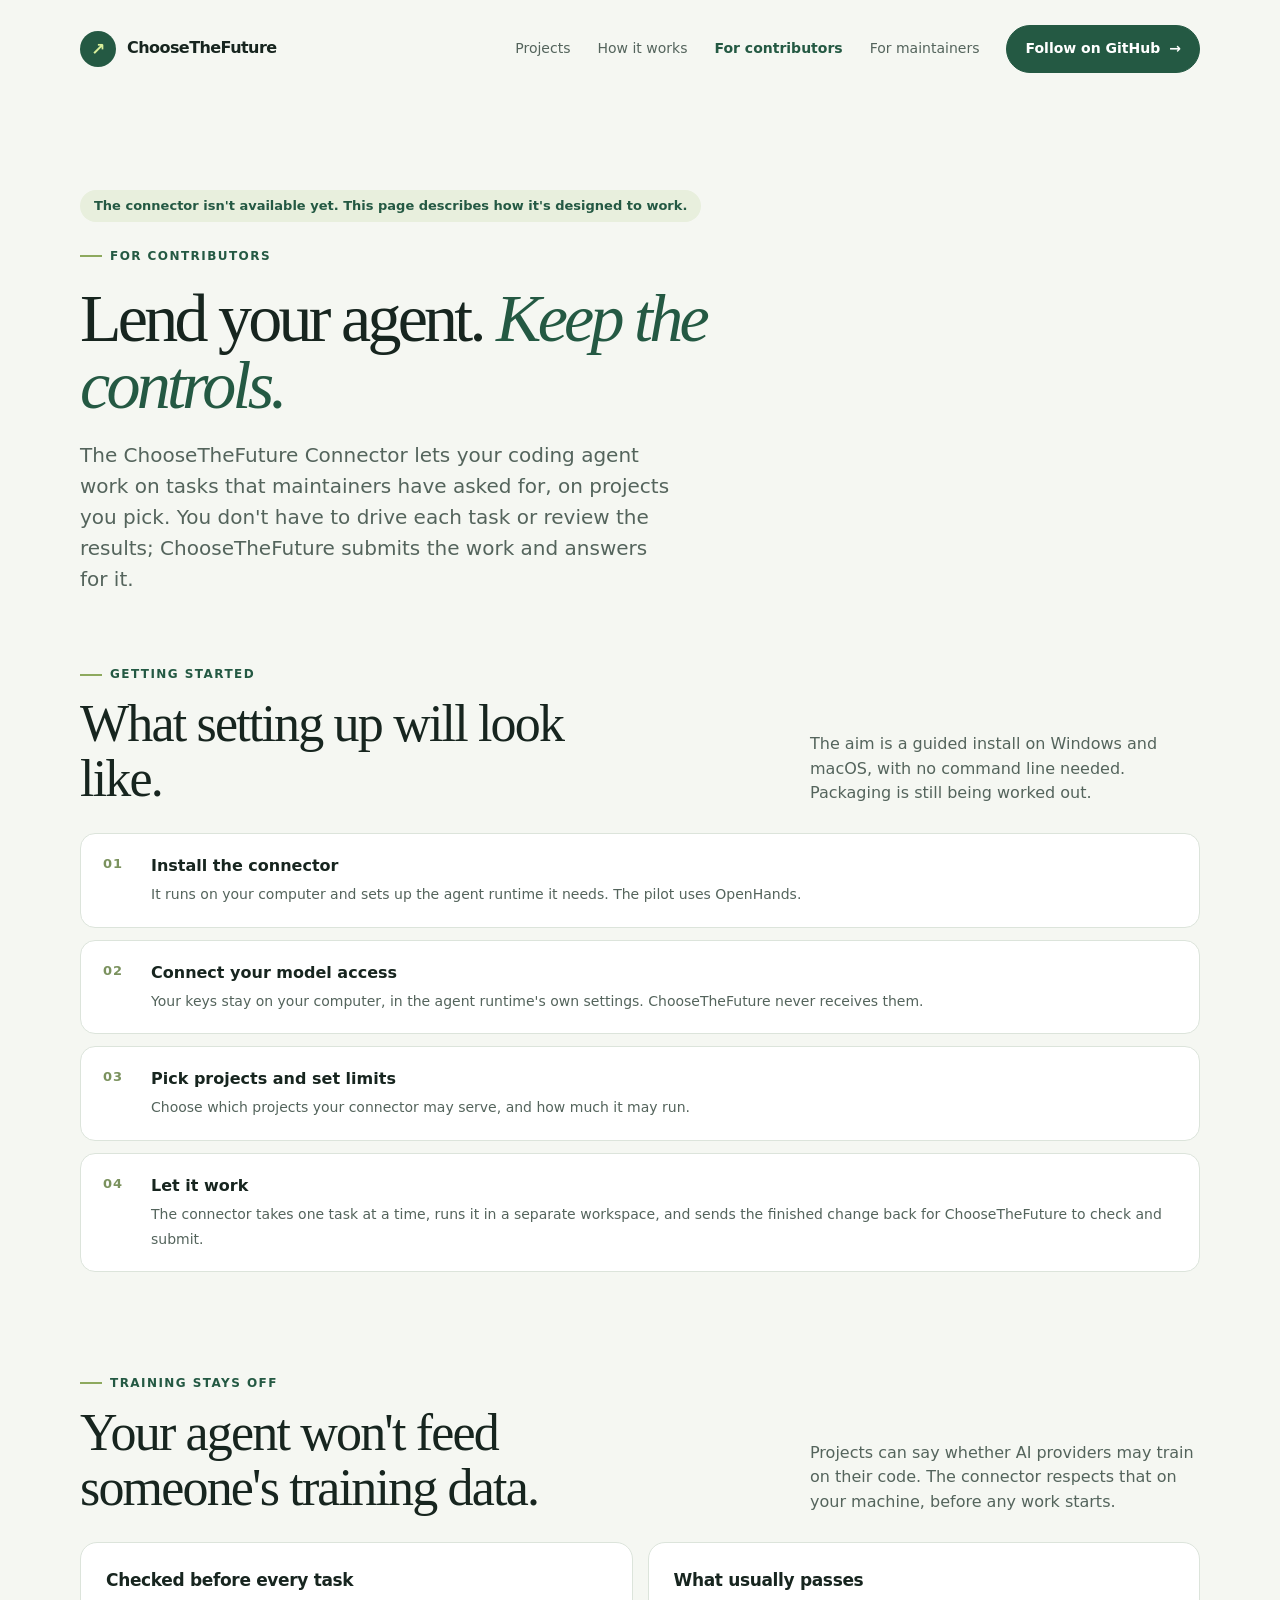
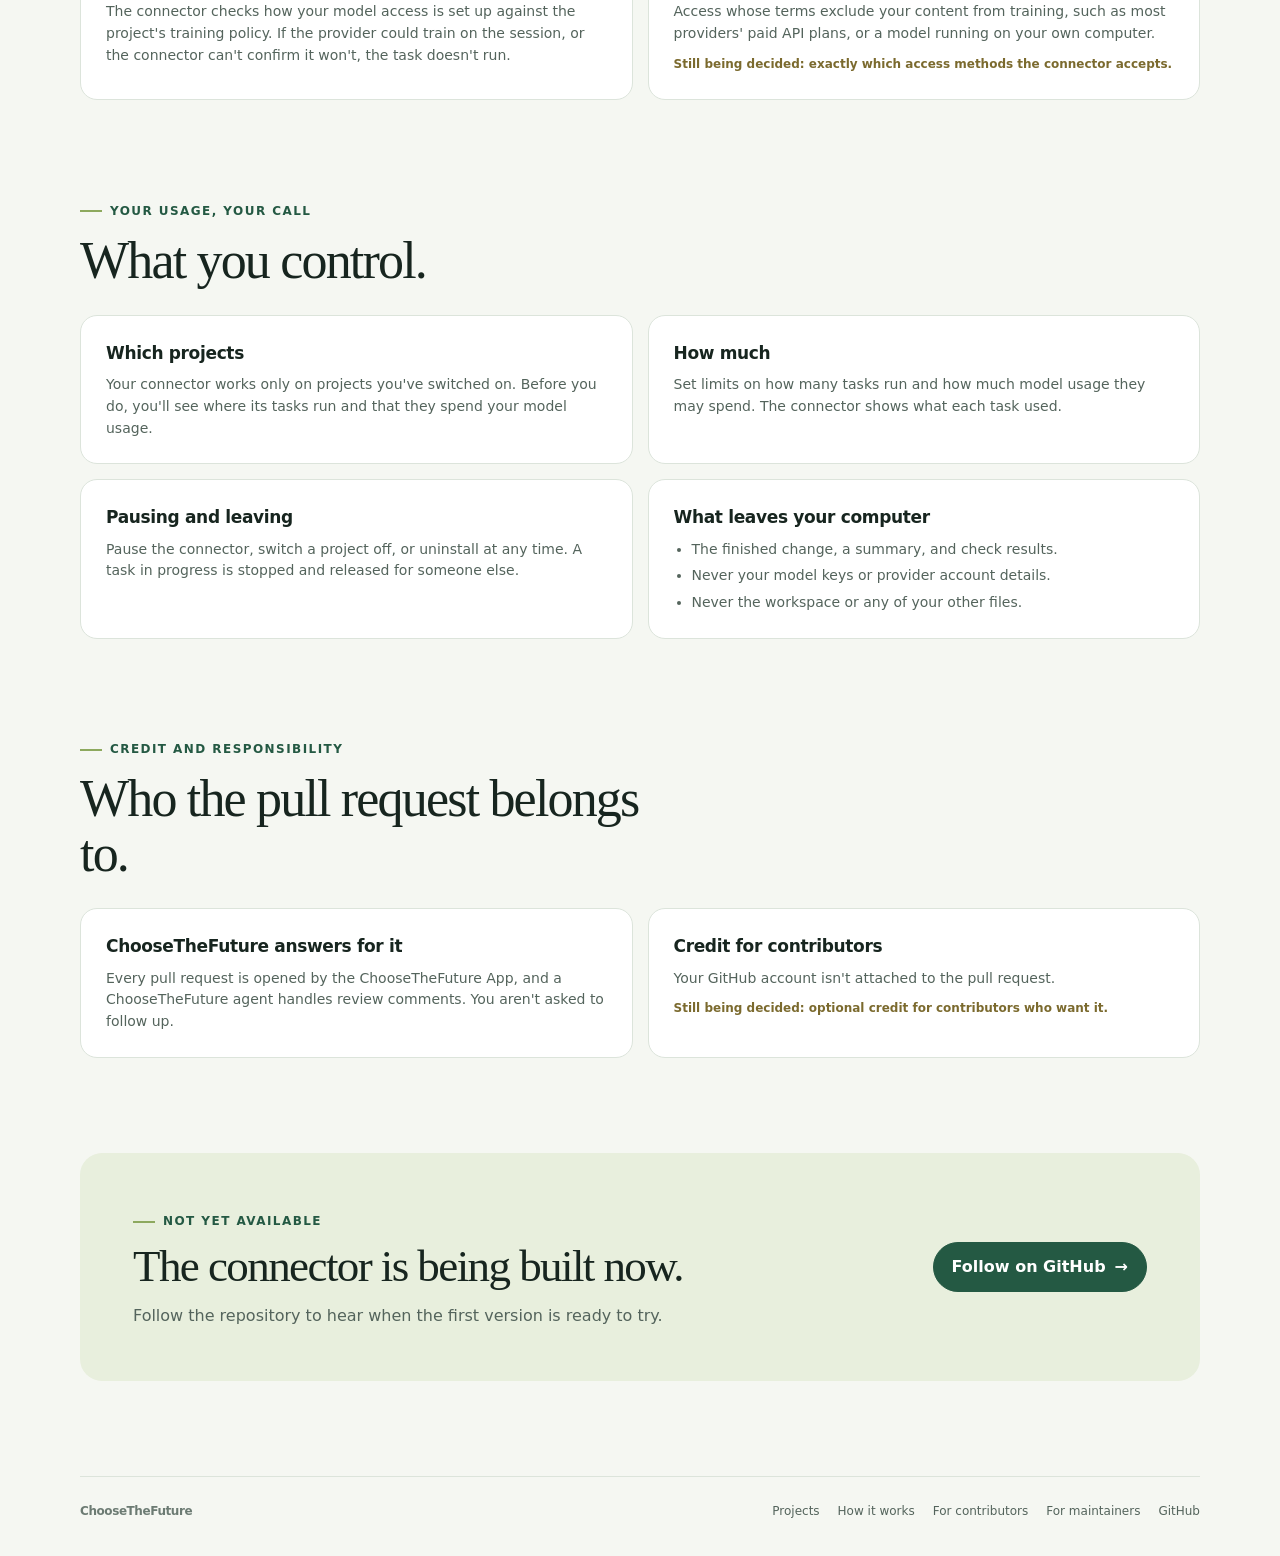
==== site/contributors.html @ 6fb01d31 "Add contributors page to the site Explain what the connector will do on a contributor's computer: se" ====
<!doctype html>
<html lang="en">
<head>
  <meta charset="utf-8">
  <meta name="viewport" content="width=device-width, initial-scale=1">
  <meta name="theme-color" content="#f5f7f2">
  <meta name="description" content="What the ChooseTheFuture Connector will do on your computer, what it needs from you, and how you stay in control of your agent and model usage.">
  <title>For contributors — ChooseTheFuture</title>
  <link rel="stylesheet" href="styles.css">
</head>
<body>
  <div class="wrap">
    <header>
      <a class="brand" href="./" aria-label="ChooseTheFuture home"><span class="mark" aria-hidden="true">↗</span><span>ChooseTheFuture</span></a>
      <nav aria-label="Main navigation">
        <a href="projects.html">Projects</a>
        <a href="how-it-works.html">How it works</a>
        <a href="contributors.html" aria-current="page">For contributors</a>
        <a href="maintainers.html">For maintainers</a>
        <a class="nav-cta" href="https://github.com/dissentingd/choosethefuture">Follow on GitHub <span aria-hidden="true">→</span></a>
      </nav>
    </header>

    <main>
      <section class="page-hero" aria-labelledby="page-title">
        <span class="status">The connector isn't available yet. This page describes how it's designed to work.</span><br>
        <span class="eyebrow">For contributors</span>
        <h1 id="page-title">Lend your agent. <em>Keep the controls.</em></h1>
        <p class="intro">The ChooseTheFuture Connector lets your coding agent work on tasks that maintainers have asked for, on projects you pick. You don't have to drive each task or review the results; ChooseTheFuture submits the work and answers for it.</p>
      </section>

      <section aria-labelledby="setup-title">
        <div class="section-heading">
          <div><span class="eyebrow">Getting started</span><h2 id="setup-title">What setting up will look like.</h2></div>
          <p class="section-copy">The aim is a guided install on Windows and macOS, with no command line needed. Packaging is still being worked out.</p>
        </div>
        <ol class="flow">
          <li><strong>Install the connector</strong><span>It runs on your computer and sets up the agent runtime it needs. The pilot uses OpenHands.</span></li>
          <li><strong>Connect your model access</strong><span>Your keys stay on your computer, in the agent runtime's own settings. ChooseTheFuture never receives them.</span></li>
          <li><strong>Pick projects and set limits</strong><span>Choose which projects your connector may serve, and how much it may run.</span></li>
          <li><strong>Let it work</strong><span>The connector takes one task at a time, runs it in a separate workspace, and sends the finished change back for ChooseTheFuture to check and submit.</span></li>
        </ol>
      </section>

      <section aria-labelledby="training-title">
        <div class="section-heading">
          <div><span class="eyebrow">Training stays off</span><h2 id="training-title">Your agent won't feed someone's training data.</h2></div>
          <p class="section-copy">Projects can say whether AI providers may train on their code. The connector respects that on your machine, before any work starts.</p>
        </div>
        <div class="cards">
          <article class="card">
            <h3>Checked before every task</h3>
            <p>The connector checks how your model access is set up against the project's training policy. If the provider could train on the session, or the connector can't confirm it won't, the task doesn't run.</p>
          </article>
          <article class="card">
            <h3>What usually passes</h3>
            <p>Access whose terms exclude your content from training, such as most providers' paid API plans, or a model running on your own computer.</p>
            <span class="tbd">Still being decided: exactly which access methods the connector accepts.</span>
          </article>
        </div>
      </section>

      <section aria-labelledby="control-title">
        <div class="section-heading">
          <div><span class="eyebrow">Your usage, your call</span><h2 id="control-title">What you control.</h2></div>
        </div>
        <div class="cards">
          <article class="card">
            <h3>Which projects</h3>
            <p>Your connector works only on projects you've switched on. Before you do, you'll see where its tasks run and that they spend your model usage.</p>
          </article>
          <article class="card">
            <h3>How much</h3>
            <p>Set limits on how many tasks run and how much model usage they may spend. The connector shows what each task used.</p>
          </article>
          <article class="card">
            <h3>Pausing and leaving</h3>
            <p>Pause the connector, switch a project off, or uninstall at any time. A task in progress is stopped and released for someone else.</p>
          </article>
          <article class="card">
            <h3>What leaves your computer</h3>
            <ul>
              <li>The finished change, a summary, and check results.</li>
              <li>Never your model keys or provider account details.</li>
              <li>Never the workspace or any of your other files.</li>
            </ul>
          </article>
        </div>
      </section>

      <section aria-labelledby="credit-title">
        <div class="section-heading">
          <div><span class="eyebrow">Credit and responsibility</span><h2 id="credit-title">Who the pull request belongs to.</h2></div>
        </div>
        <div class="cards">
          <article class="card">
            <h3>ChooseTheFuture answers for it</h3>
            <p>Every pull request is opened by the ChooseTheFuture App, and a ChooseTheFuture agent handles review comments. You aren't asked to follow up.</p>
          </article>
          <article class="card">
            <h3>Credit for contributors</h3>
            <p>Your GitHub account isn't attached to the pull request.</p>
            <span class="tbd">Still being decided: optional credit for contributors who want it.</span>
          </article>
        </div>
      </section>

      <section aria-label="Follow progress">
        <div class="callout">
          <div><span class="eyebrow">Not yet available</span><h2>The connector is being built now.</h2><p>Follow the repository to hear when the first version is ready to try.</p></div>
          <a class="button" href="https://github.com/dissentingd/choosethefuture">Follow on GitHub <span aria-hidden="true">→</span></a>
        </div>
      </section>
    </main>

    <footer><a class="brand" href="./"><span>ChooseTheFuture</span></a><nav aria-label="Footer"><a href="projects.html">Projects</a><a href="how-it-works.html">How it works</a><a href="contributors.html">For contributors</a><a href="maintainers.html">For maintainers</a><a href="https://github.com/dissentingd/choosethefuture">GitHub</a></nav></footer>
  </div>
</body>
</html>
---- site/styles.css ----
:root {
  color-scheme: light;
  --ink: #17251f;
  --muted: #54645c;
  --green: #245943;
  --lime: #d9ef9b;
  --paper: #f5f7f2;
  --white: #fff;
  --line: #dce4db;
  --soft: #e8efdd;
  --serif: Georgia, "Times New Roman", serif;
  --sans: Inter, ui-sans-serif, system-ui, -apple-system, BlinkMacSystemFont, "Segoe UI", sans-serif;
}
* { box-sizing: border-box; }
html { scroll-behavior: smooth; }
body { margin: 0; background: var(--paper); color: var(--ink); font-family: var(--sans); line-height: 1.55; }
a { color: inherit; }
.wrap { width: min(1120px, calc(100% - 48px)); margin-inline: auto; }
header { display: flex; align-items: center; justify-content: space-between; padding-block: 25px; }
.brand { display: flex; gap: 11px; align-items: center; font-weight: 750; letter-spacing: -.035em; text-decoration: none; }
.mark { display: grid; width: 36px; height: 36px; place-items: center; border-radius: 50%; background: var(--green); color: var(--lime); font-size: 17px; }
nav { display: flex; align-items: center; gap: 27px; font-size: 14px; color: var(--muted); }
nav a { text-decoration: none; white-space: nowrap; }
nav a:hover, nav a[aria-current="page"] { color: var(--green); }
nav a[aria-current="page"] { font-weight: 650; }
.nav-cta, .button { display: inline-flex; justify-content: center; align-items: center; gap: 9px; padding: 12px 18px; border: 1px solid var(--green); border-radius: 999px; color: var(--white); background: var(--green); font-weight: 650; text-decoration: none; transition: transform .15s ease, background .15s ease; }
nav .nav-cta { color: var(--white); }
.nav-cta:hover, .button:hover { background: #183f2f; transform: translateY(-1px); }
.button.secondary { color: var(--green); background: transparent; }
.button.secondary:hover { background: #e9eee6; }
.hero { position: relative; overflow: hidden; padding: clamp(62px, 10vw, 118px) 0 76px; }
.hero::after { content: ""; position: absolute; z-index: 0; width: 420px; height: 420px; right: -145px; top: 35px; border: 1px solid #d4e1cf; border-radius: 50%; box-shadow: 0 0 0 42px var(--paper), 0 0 0 43px #d4e1cf, 0 0 0 88px var(--paper), 0 0 0 89px #d4e1cf; opacity: .75; }
.hero-content { position: relative; z-index: 1; max-width: 720px; }
.eyebrow { display: inline-flex; align-items: center; gap: 8px; color: var(--green); font-size: 12px; font-weight: 750; letter-spacing: .12em; text-transform: uppercase; }
.eyebrow::before { content: ""; width: 22px; height: 2px; background: #8da95e; }
h1 { max-width: 760px; margin: 20px 0 20px; font-family: var(--serif); font-size: clamp(48px, 7.6vw, 88px); font-weight: 500; line-height: .99; letter-spacing: -.055em; }
h1 em { color: var(--green); font-weight: 500; }
.intro { max-width: 590px; margin: 0; color: var(--muted); font-size: clamp(17px, 2.1vw, 20px); }
.actions { display: flex; flex-wrap: wrap; gap: 12px; margin-top: 30px; }
.note { margin-top: 17px; color: #6c7b73; font-size: 13px; }
.signal { display: grid; grid-template-columns: repeat(3, 1fr); gap: 0; margin: 0 auto 86px; border: 1px solid var(--line); border-radius: 18px; background: rgba(255,255,255,.64); }
.signal div { padding: 23px 26px; }
.signal div + div { border-left: 1px solid var(--line); }
.signal strong { display: block; font-family: var(--serif); font-size: 21px; font-weight: 500; }
.signal span { color: var(--muted); font-size: 13px; }
section { padding: 0 0 95px; }
.section-heading { display: flex; align-items: end; justify-content: space-between; gap: 28px; margin-bottom: 27px; }
h2 { max-width: 570px; margin: 12px 0 0; font-family: var(--serif); font-size: clamp(34px, 4.5vw, 52px); font-weight: 500; line-height: 1.06; letter-spacing: -.035em; }
.section-copy { max-width: 390px; margin: 0; color: var(--muted); }
.steps { display: grid; grid-template-columns: repeat(3, 1fr); gap: 15px; }
.step { min-height: 205px; padding: 25px; border: 1px solid var(--line); border-radius: 17px; background: var(--white); }
.step-number { color: #7b925e; font-size: 12px; font-weight: 750; letter-spacing: .12em; }
.step h3 { margin: 35px 0 8px; font-size: 19px; letter-spacing: -.025em; }
.step p { margin: 0; color: var(--muted); font-size: 14px; }
.callout { display: grid; grid-template-columns: 1fr auto; align-items: center; gap: 30px; padding: clamp(28px, 5vw, 53px); border-radius: 22px; background: var(--soft); }
.callout h2 { max-width: 610px; font-size: clamp(31px, 4vw, 45px); }
.callout p { max-width: 590px; margin: 13px 0 0; color: var(--muted); }
footer { display: flex; justify-content: space-between; gap: 20px; padding: 25px 0 35px; border-top: 1px solid var(--line); color: #6c7b73; font-size: 12px; }
footer a { text-decoration: none; }
footer nav { gap: 18px; font-size: 12px; }

/* Inner pages */
.status { display: inline-block; margin-bottom: 18px; padding: 6px 14px; border-radius: 999px; background: var(--soft); color: var(--green); font-size: 13px; font-weight: 600; }
.page-hero { padding: clamp(48px, 8vw, 92px) 0 64px; }
.page-hero h1 { font-size: clamp(40px, 6vw, 68px); }
.flow { display: grid; gap: 12px; margin: 0; padding: 0; list-style: none; counter-reset: flow; }
.flow li { position: relative; padding: 20px 22px 20px 70px; border: 1px solid var(--line); border-radius: 15px; background: var(--white); counter-increment: flow; }
.flow li::before { content: counter(flow, decimal-leading-zero); position: absolute; left: 22px; top: 20px; color: #7b925e; font-size: 13px; font-weight: 750; letter-spacing: .08em; }
.flow strong { display: block; margin-bottom: 3px; font-size: 16px; }
.flow span { color: var(--muted); font-size: 14px; }
.cards { display: grid; grid-template-columns: repeat(2, 1fr); gap: 15px; }
.card { padding: 24px 25px; border: 1px solid var(--line); border-radius: 17px; background: var(--white); }
.card h3 { margin: 0 0 8px; font-size: 17px; letter-spacing: -.02em; }
.card p, .card li { margin: 0; color: var(--muted); font-size: 14px; }
.card ul { margin: 0; padding-left: 18px; }
.card li + li { margin-top: 5px; }
.project h3 a { text-decoration: none; }
.project h3 a:hover { color: var(--green); text-decoration: underline; }
.project p + p { margin-top: 10px; }
.project .example { padding-left: 12px; border-left: 2px solid var(--lime); }
.chips { display: flex; flex-wrap: wrap; gap: 6px; margin: 14px 0 0; padding: 0; list-style: none; }
.chips li { padding: 3px 10px; border-radius: 999px; background: var(--soft); color: var(--green); font-size: 12px; font-weight: 600; }
.card .chips { padding: 0; }
.card .chips li + li { margin-top: 0; }
.facts { display: grid; grid-template-columns: auto 1fr; gap: 4px 14px; margin: 16px 0 0; padding-top: 14px; border-top: 1px solid var(--line); font-size: 13px; }
.facts dt { color: #6c7b73; }
.facts dd { margin: 0; }
.project-links { display: flex; flex-wrap: wrap; gap: 16px; margin-top: 14px !important; font-size: 14px; font-weight: 650; color: var(--green); }
.project .related { font-size: 13px; }
.project .related a { color: var(--green); font-weight: 650; }
.card .tbd { display: inline-block; margin-top: 10px; color: #7b6a2e; font-size: 12px; font-weight: 650; }

@media (max-width: 960px) {
  header nav { gap: 18px; }
  header .nav-cta span { display: none; }
}
@media (max-width: 860px) {
  header nav a:not(.nav-cta) { display: none; }
}
@media (max-width: 720px) {
  .wrap { width: min(100% - 32px, 560px); }
  header nav a:not(.nav-cta) { display: none; }
  header .nav-cta { padding: 9px 14px; font-size: 13px; white-space: nowrap; }
  header .nav-cta span { display: none; }
  .hero { padding-top: 65px; }
  .hero::after { right: -260px; top: 130px; opacity: .45; }
  .signal { grid-template-columns: 1fr; margin-bottom: 70px; }
  .signal div + div { border-left: 0; border-top: 1px solid var(--line); }
  .signal div { padding: 17px 20px; }
  .section-heading { display: block; }
  .section-copy { margin-top: 15px; }
  .steps, .cards { grid-template-columns: 1fr; }
  .step { min-height: 0; }
  .step h3 { margin-top: 20px; }
  .callout { grid-template-columns: 1fr; }
  .flow li { padding-left: 60px; }
  footer { display: block; }
  footer > span, footer nav { display: flex; flex-wrap: wrap; margin-top: 10px; }
}
@media (prefers-reduced-motion: reduce) { html { scroll-behavior: auto; } *, *::before, *::after { transition-duration: .01ms !important; } }
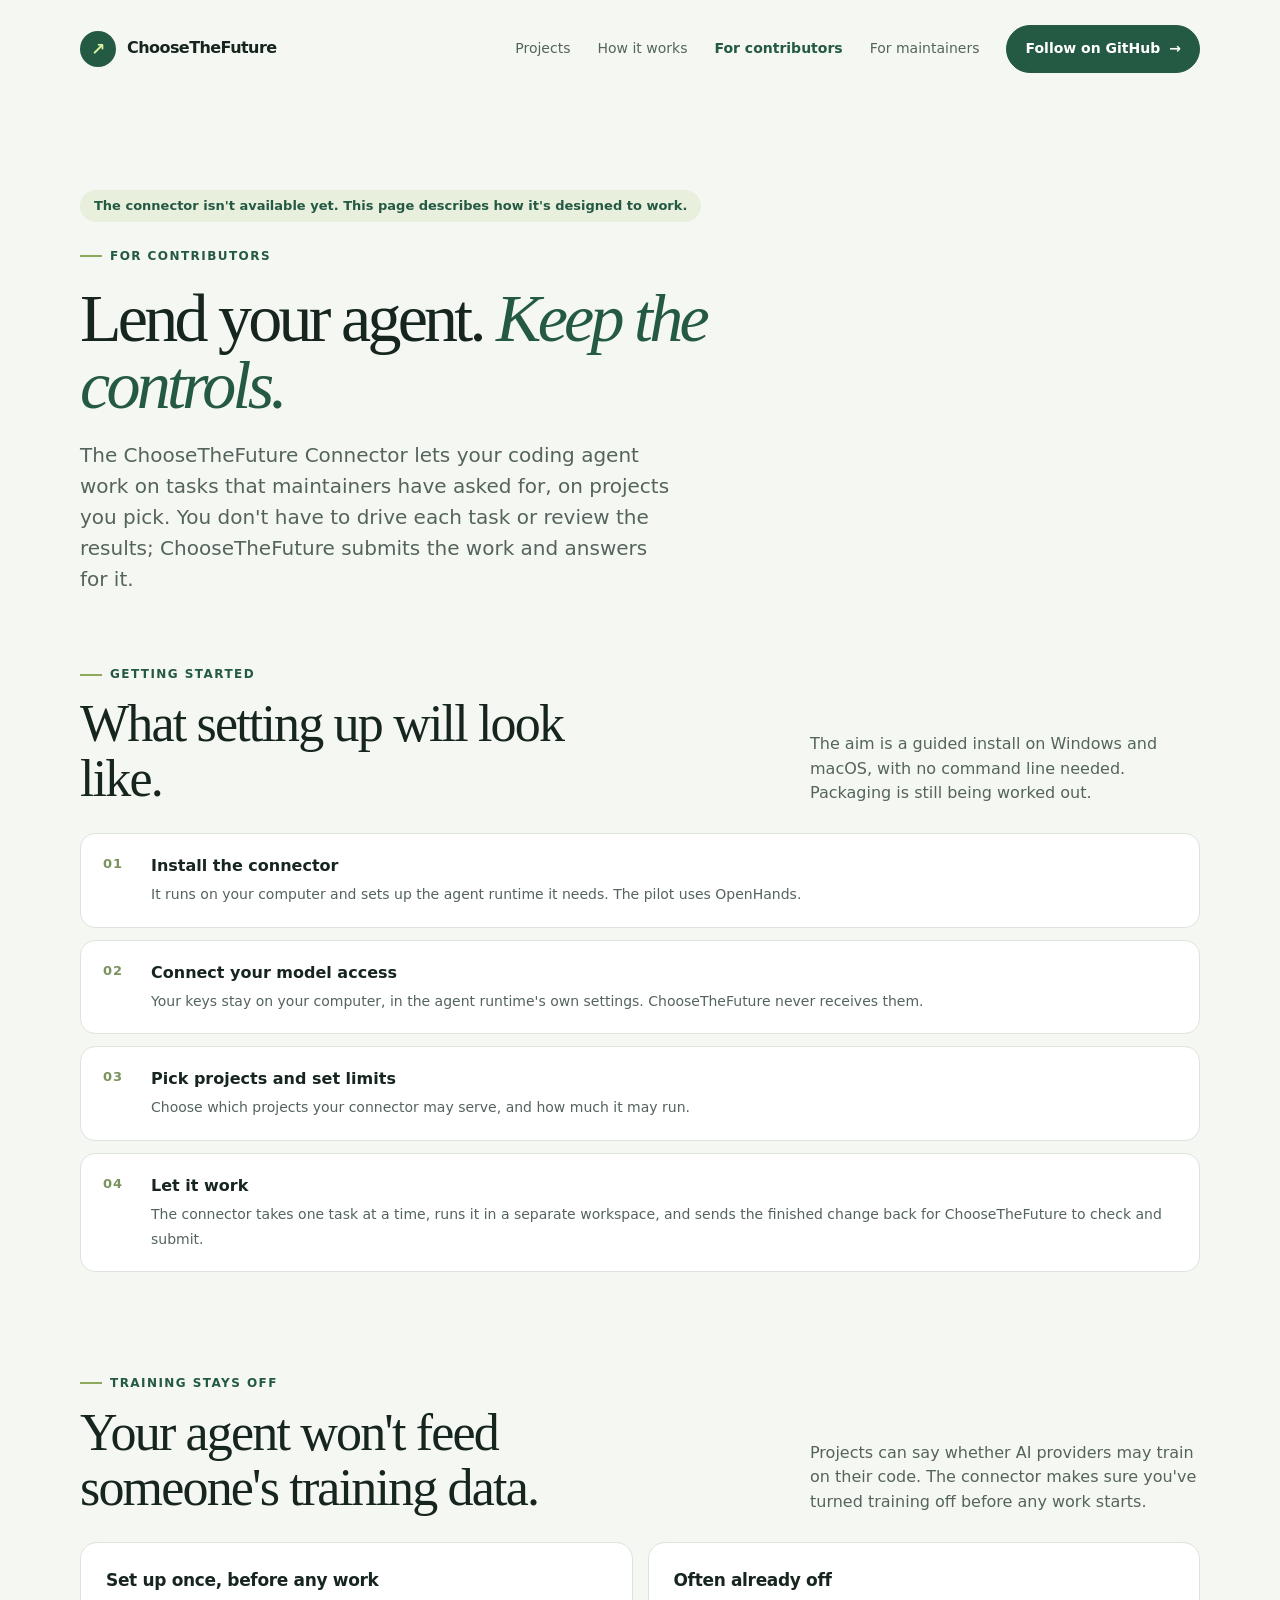
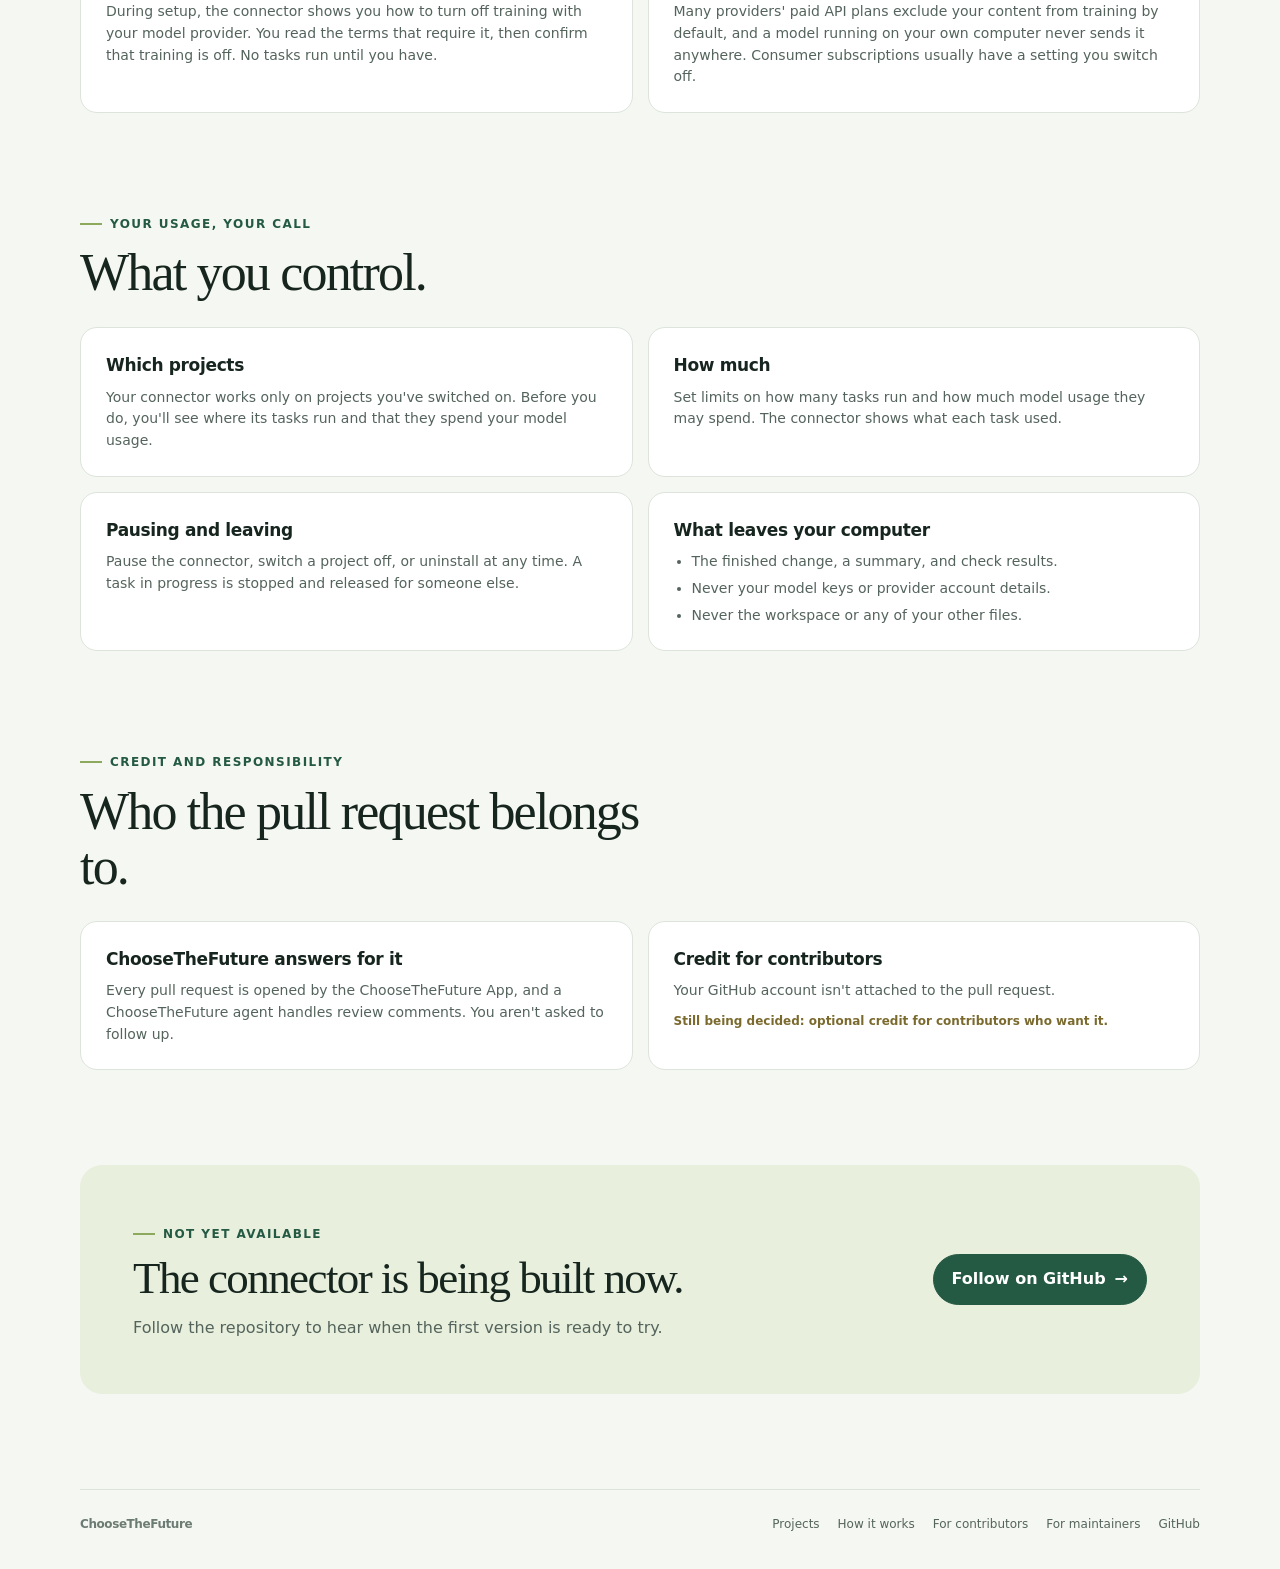
==== commit 61793720: "Enforce training policy through connector setup acknowledgment Decide D10: during setup the connecto" ====
--- a/site/contributors.html
+++ b/site/contributors.html
@@ -45,17 +45,16 @@
       <section aria-labelledby="training-title">
         <div class="section-heading">
           <div><span class="eyebrow">Training stays off</span><h2 id="training-title">Your agent won't feed someone's training data.</h2></div>
-          <p class="section-copy">Projects can say whether AI providers may train on their code. The connector respects that on your machine, before any work starts.</p>
+          <p class="section-copy">Projects can say whether AI providers may train on their code. The connector makes sure you've turned training off before any work starts.</p>
         </div>
         <div class="cards">
           <article class="card">
-            <h3>Checked before every task</h3>
-            <p>The connector checks how your model access is set up against the project's training policy. If the provider could train on the session, or the connector can't confirm it won't, the task doesn't run.</p>
+            <h3>Set up once, before any work</h3>
+            <p>During setup, the connector shows you how to turn off training with your model provider. You read the terms that require it, then confirm that training is off. No tasks run until you have.</p>
           </article>
           <article class="card">
-            <h3>What usually passes</h3>
-            <p>Access whose terms exclude your content from training, such as most providers' paid API plans, or a model running on your own computer.</p>
-            <span class="tbd">Still being decided: exactly which access methods the connector accepts.</span>
+            <h3>Often already off</h3>
+            <p>Many providers' paid API plans exclude your content from training by default, and a model running on your own computer never sends it anywhere. Consumer subscriptions usually have a setting you switch off.</p>
           </article>
         </div>
       </section>
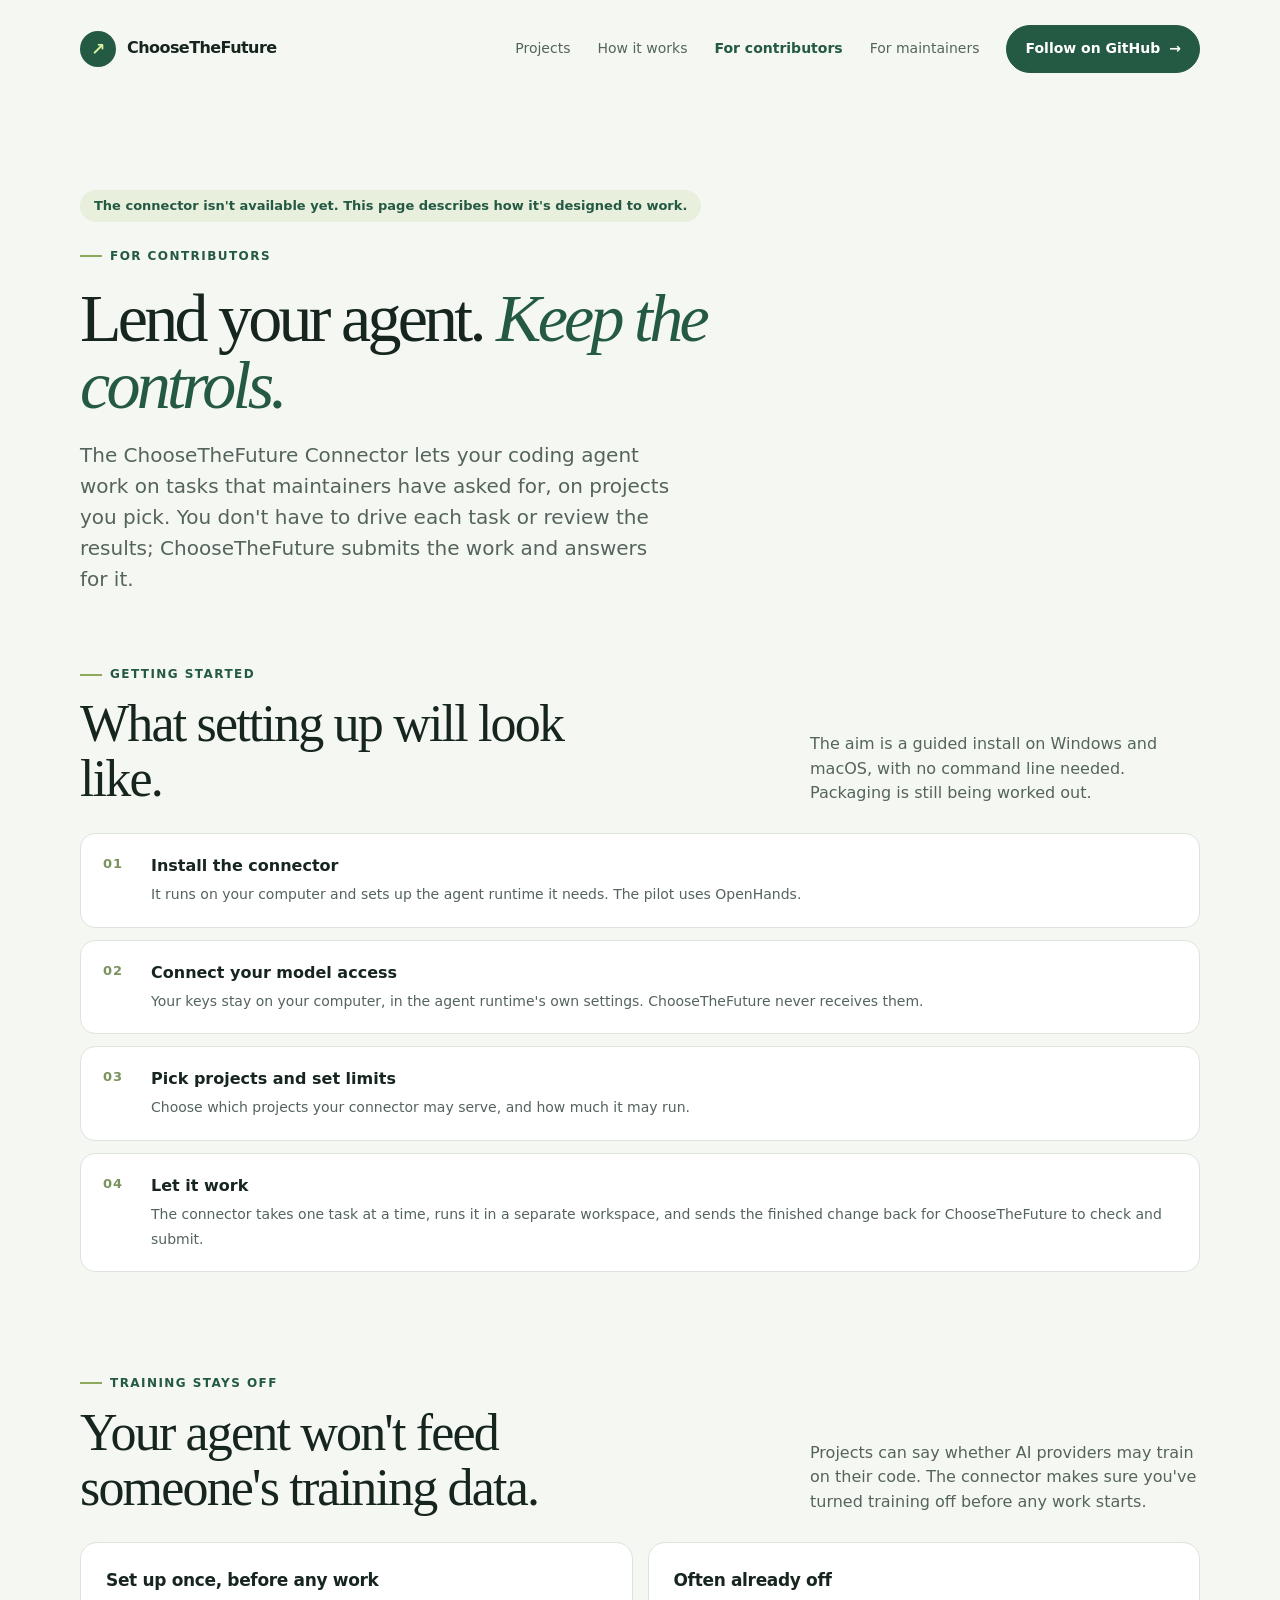
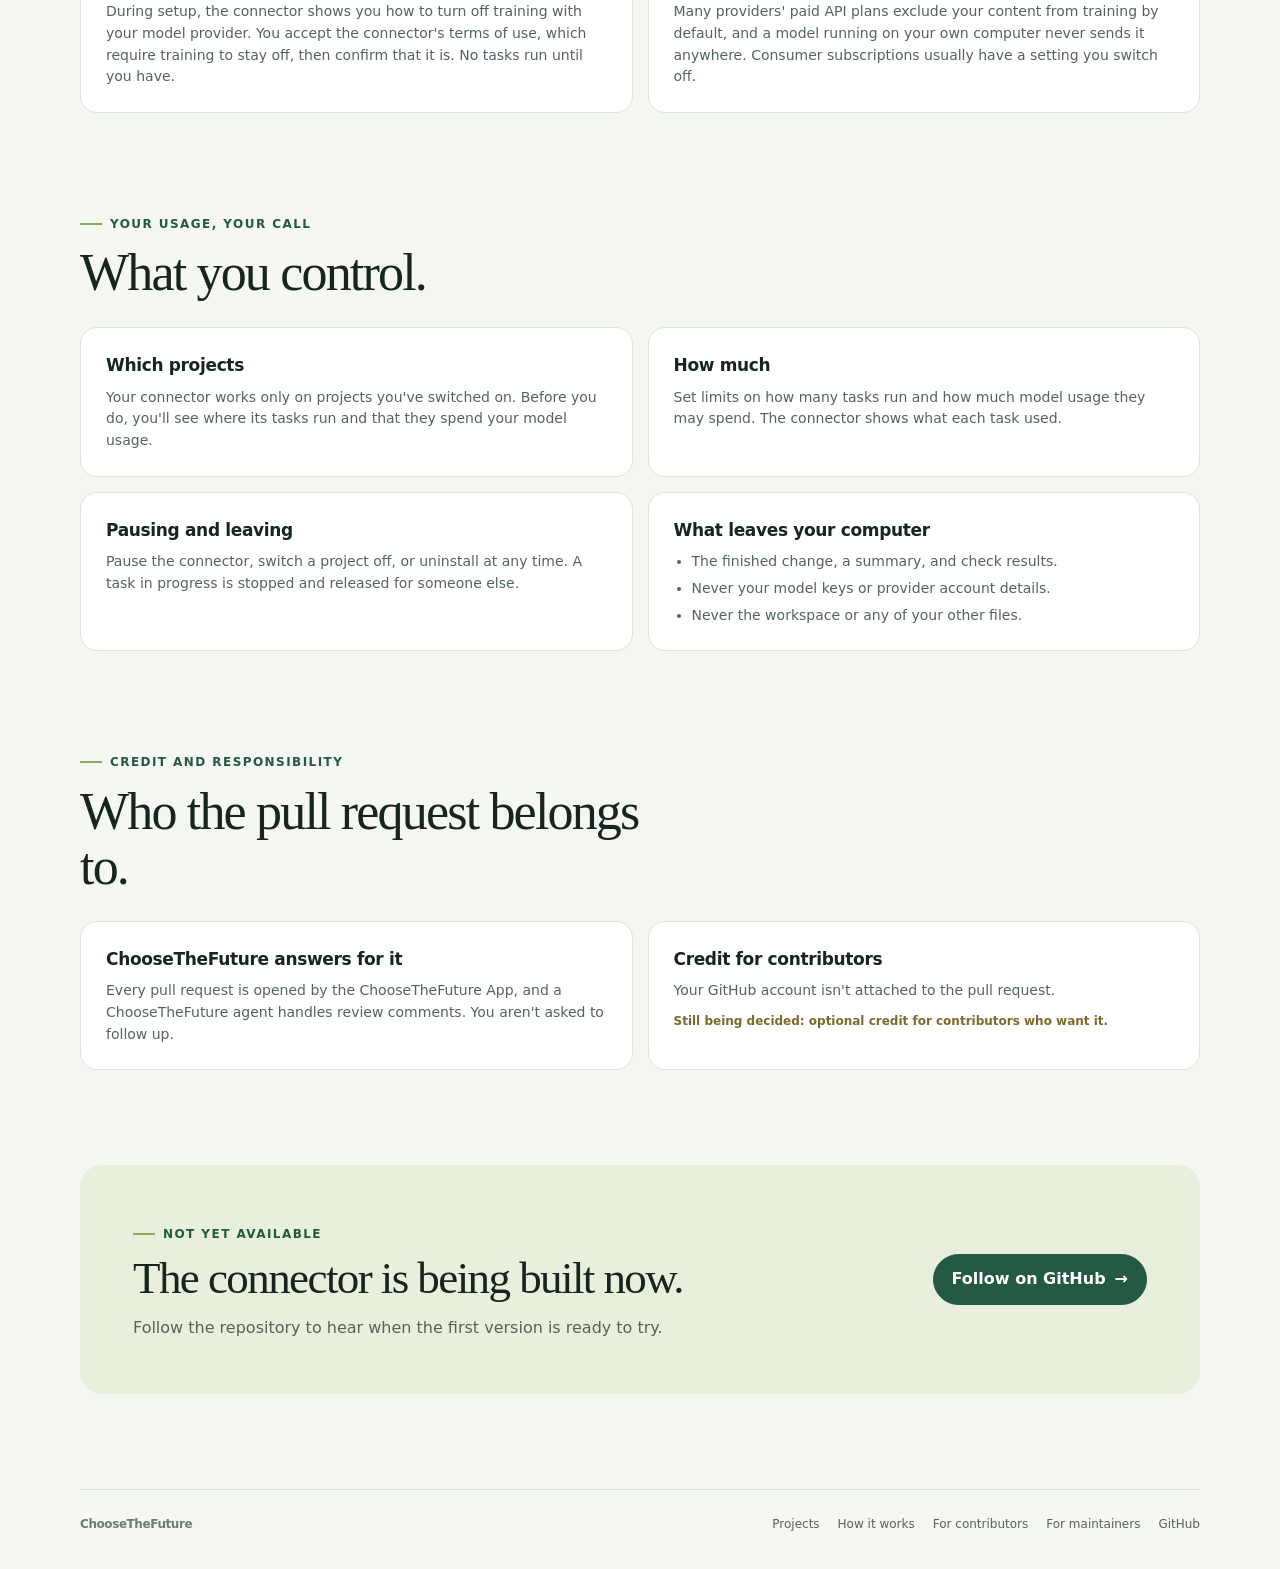
==== commit 0460718e: "Make the training-off requirement part of the connector's terms Contributors accept the connector's " ====
--- a/site/contributors.html
+++ b/site/contributors.html
@@ -50,7 +50,7 @@
         <div class="cards">
           <article class="card">
             <h3>Set up once, before any work</h3>
-            <p>During setup, the connector shows you how to turn off training with your model provider. You read the terms that require it, then confirm that training is off. No tasks run until you have.</p>
+            <p>During setup, the connector shows you how to turn off training with your model provider. You accept the connector's terms of use, which require training to stay off, then confirm that it is. No tasks run until you have.</p>
           </article>
           <article class="card">
             <h3>Often already off</h3>
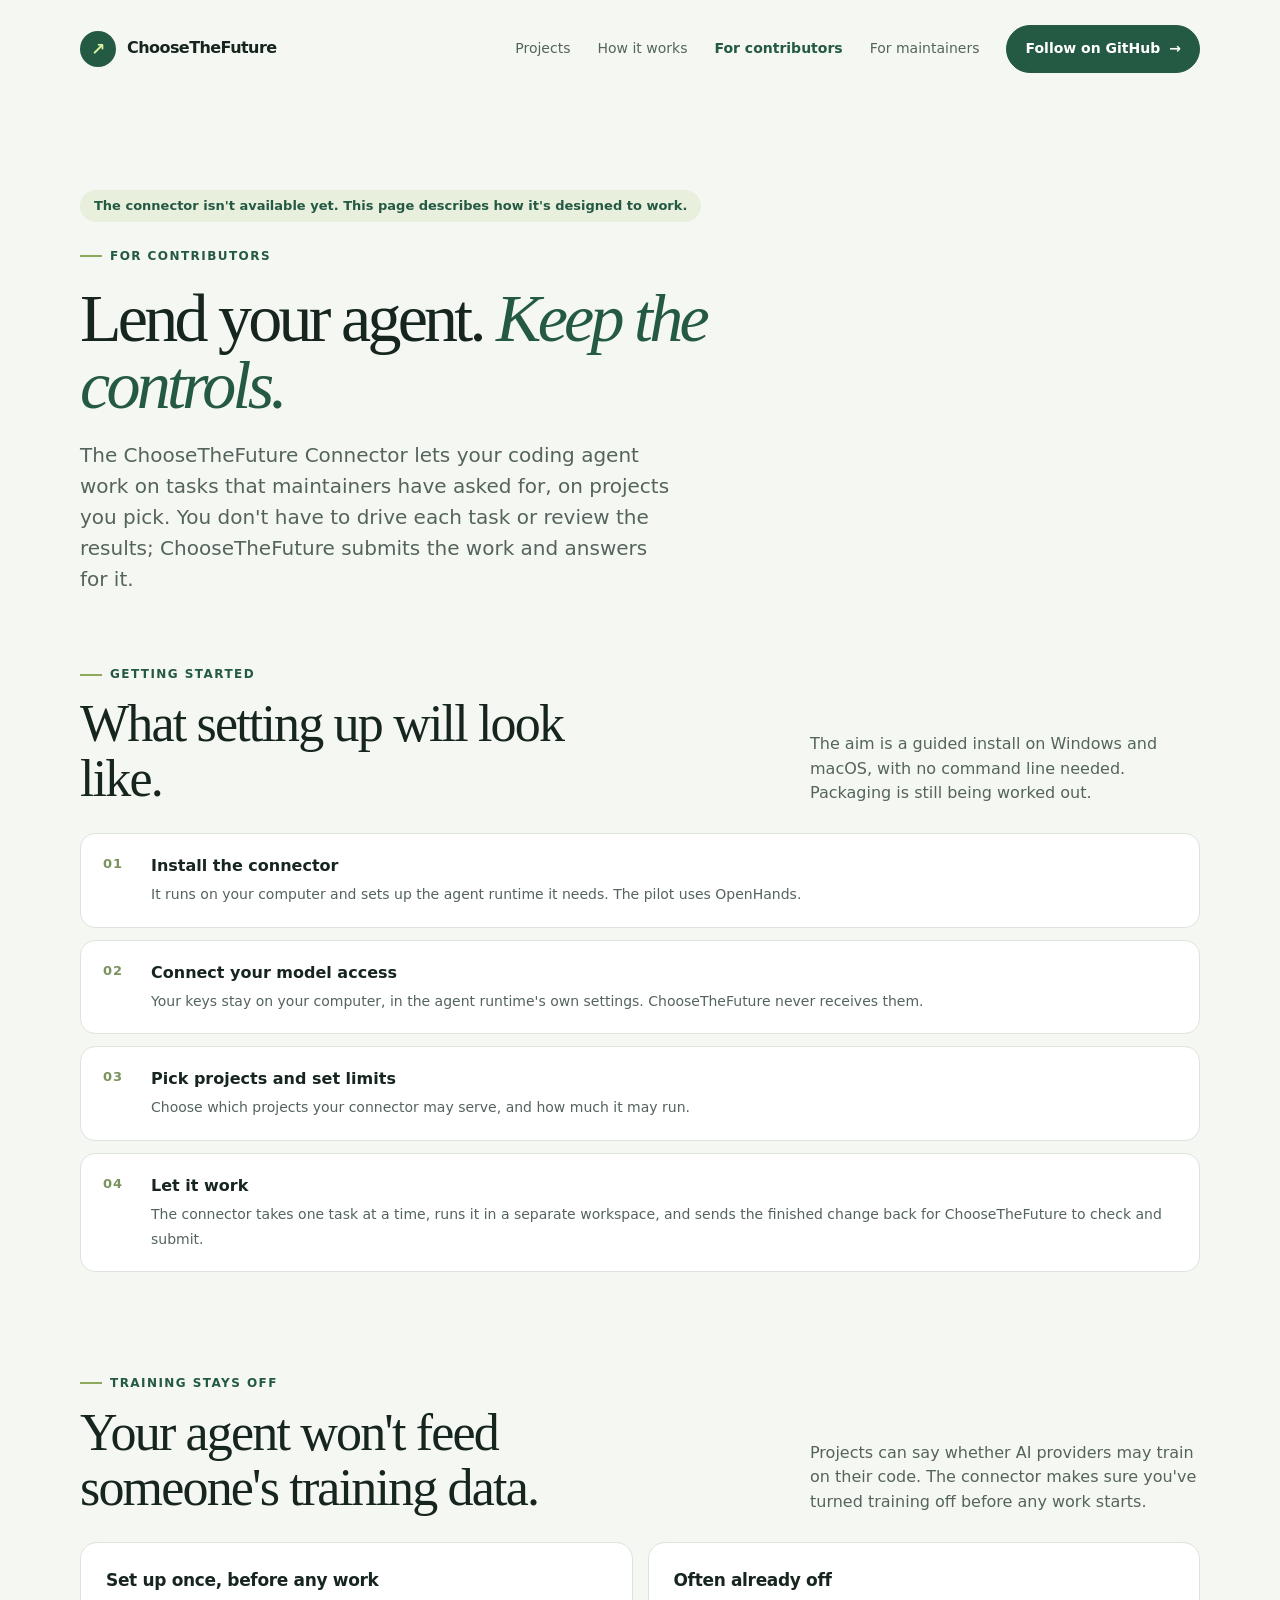
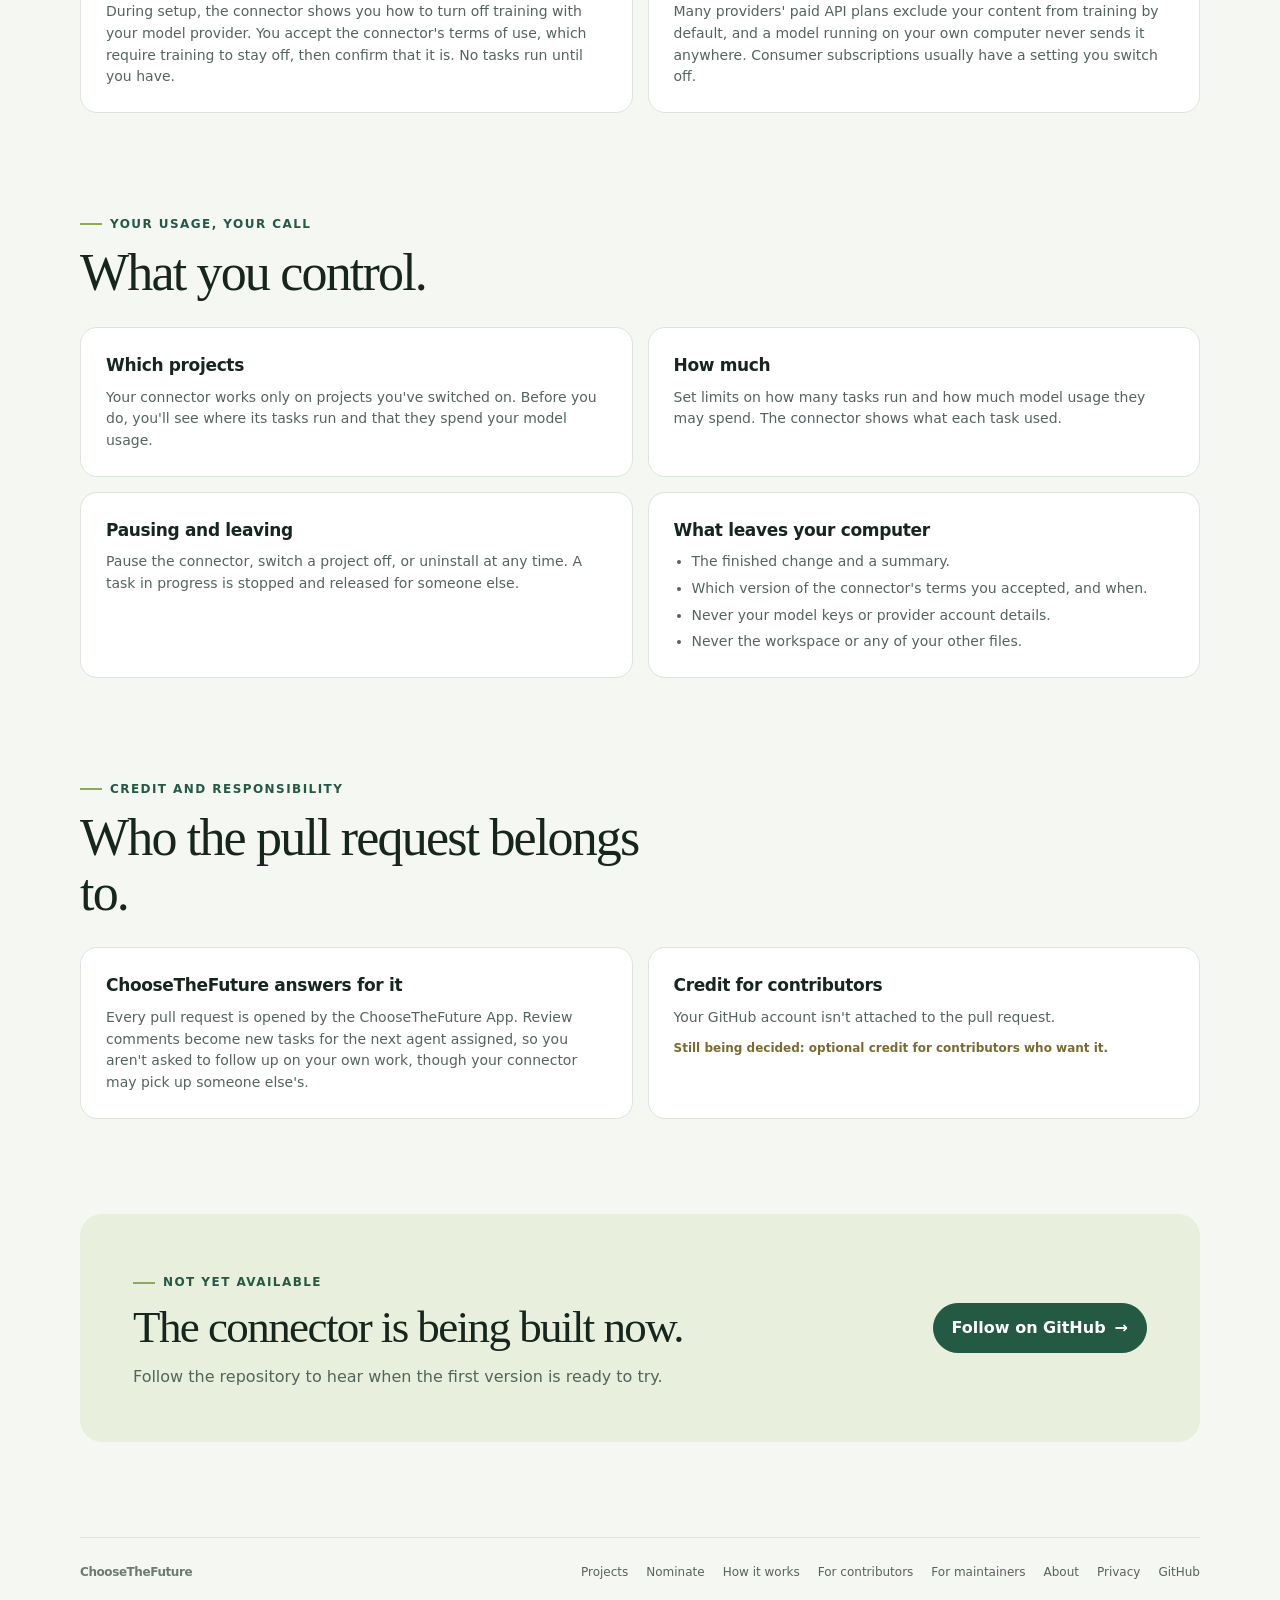
==== commit 191e6ace: "Add project, nominate, about, and privacy pages Render a page for each listed project from site/data" ====
--- a/site/contributors.html
+++ b/site/contributors.html
@@ -79,7 +79,8 @@
           <article class="card">
             <h3>What leaves your computer</h3>
             <ul>
-              <li>The finished change, a summary, and check results.</li>
+              <li>The finished change and a summary.</li>
+              <li>Which version of the connector's terms you accepted, and when.</li>
               <li>Never your model keys or provider account details.</li>
               <li>Never the workspace or any of your other files.</li>
             </ul>
@@ -94,7 +95,7 @@
         <div class="cards">
           <article class="card">
             <h3>ChooseTheFuture answers for it</h3>
-            <p>Every pull request is opened by the ChooseTheFuture App, and a ChooseTheFuture agent handles review comments. You aren't asked to follow up.</p>
+            <p>Every pull request is opened by the ChooseTheFuture App. Review comments become new tasks for the next agent assigned, so you aren't asked to follow up on your own work, though your connector may pick up someone else's.</p>
           </article>
           <article class="card">
             <h3>Credit for contributors</h3>
@@ -112,7 +113,7 @@
       </section>
     </main>
 
-    <footer><a class="brand" href="./"><span>ChooseTheFuture</span></a><nav aria-label="Footer"><a href="projects.html">Projects</a><a href="how-it-works.html">How it works</a><a href="contributors.html">For contributors</a><a href="maintainers.html">For maintainers</a><a href="https://github.com/dissentingd/choosethefuture">GitHub</a></nav></footer>
+    <footer><a class="brand" href="./"><span>ChooseTheFuture</span></a><nav aria-label="Footer"><a href="projects.html">Projects</a><a href="nominate.html">Nominate</a><a href="how-it-works.html">How it works</a><a href="contributors.html">For contributors</a><a href="maintainers.html">For maintainers</a><a href="about.html">About</a><a href="privacy.html">Privacy</a><a href="https://github.com/dissentingd/choosethefuture">GitHub</a></nav></footer>
   </div>
 </body>
 </html>
--- a/site/styles.css
+++ b/site/styles.css
@@ -80,7 +80,7 @@
 .project .example { padding-left: 12px; border-left: 2px solid var(--lime); }
 .chips { display: flex; flex-wrap: wrap; gap: 6px; margin: 14px 0 0; padding: 0; list-style: none; }
 .chips li { padding: 3px 10px; border-radius: 999px; background: var(--soft); color: var(--green); font-size: 12px; font-weight: 600; }
-.card .chips { padding: 0; }
+.card .chips { margin: 14px 0 0; padding: 0; }
 .card .chips li + li { margin-top: 0; }
 .facts { display: grid; grid-template-columns: auto 1fr; gap: 4px 14px; margin: 16px 0 0; padding-top: 14px; border-top: 1px solid var(--line); font-size: 13px; }
 .facts dt { color: #6c7b73; }
@@ -88,6 +88,10 @@
 .project-links { display: flex; flex-wrap: wrap; gap: 16px; margin-top: 14px !important; font-size: 14px; font-weight: 650; color: var(--green); }
 .project .related { font-size: 13px; }
 .project .related a { color: var(--green); font-weight: 650; }
+.goal-status { display: inline-block; margin-bottom: 10px; padding: 3px 10px; border-radius: 999px; background: var(--soft); color: var(--green); font-size: 12px; font-weight: 650; }
+.back { margin: 0 0 18px; font-size: 14px; font-weight: 650; color: var(--green); }
+.back a { text-decoration: none; }
+.back a:hover { text-decoration: underline; }
 .card .tbd { display: inline-block; margin-top: 10px; color: #7b6a2e; font-size: 12px; font-weight: 650; }
 
 @media (max-width: 960px) {
